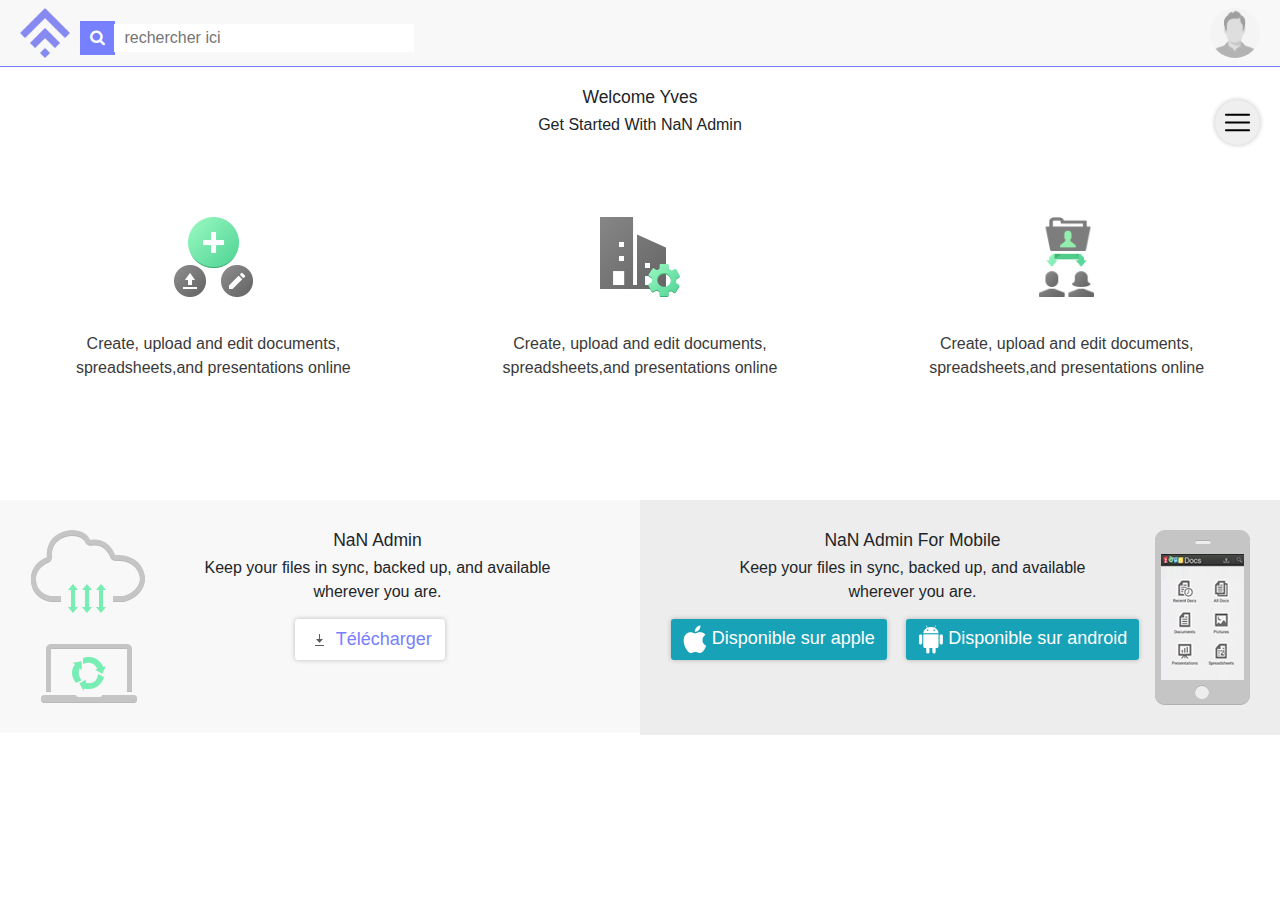
==== index.html @ 289345d4 "all files page" ====
<!DOCTYPE html>
<html lang="en">
<head>
    <meta charset="UTF-8">
    <meta name="viewport" content="width=device-width, initial-scale=1.0">
    <meta http-equiv="X-UA-Compatible" content="ie=edge">
    
    <!--***CSS ressources***-->
    <link rel="stylesheet" href="https://stackpath.bootstrapcdn.com/font-awesome/4.7.0/css/font-awesome.min.css">
    <link rel="stylesheet" href="ressources/css/bootstrap.min.css">
    <link rel="stylesheet" href="ressources/css/style.css">

    <!--***favIcons***-->
    <link rel="apple-touch-icon" sizes="57x57" href="ressources/images/favicons.ico/apple-icon-57x57.png">
    <link rel="apple-touch-icon" sizes="60x60" href="ressources/images/favicons.ico//apple-icon-60x60.png">
    <link rel="apple-touch-icon" sizes="72x72" href="ressources/images/favicons.ico//apple-icon-72x72.png">
    <link rel="apple-touch-icon" sizes="76x76" href="ressources/images/favicons.ico//apple-icon-76x76.png">
    <link rel="apple-touch-icon" sizes="114x114" href="ressources/images/favicons.ico//apple-icon-114x114.png">
    <link rel="apple-touch-icon" sizes="120x120" href="ressources/images/favicons.ico//apple-icon-120x120.png">
    <link rel="apple-touch-icon" sizes="144x144" href="ressources/images/favicons.ico//apple-icon-144x144.png">
    <link rel="apple-touch-icon" sizes="152x152" href="ressources/images/favicons.ico//apple-icon-152x152.png">
    <link rel="apple-touch-icon" sizes="180x180" href="ressources/images/favicons.ico//apple-icon-180x180.png">
    <link rel="icon" type="image/png" sizes="192x192"  href="ressources/images/favicons.ico//android-icon-192x192.png">
    <link rel="icon" type="image/png" sizes="32x32" href="ressources/images/favicons.ico//favicon-32x32.png">
    <link rel="icon" type="image/png" sizes="96x96" href="ressources/images/favicons.ico//favicon-96x96.png">
    <link rel="icon" type="image/png" sizes="16x16" href="ressources/images/favicons.ico//favicon-16x16.png">
    <link rel="manifest" href="ressources/images/favicons.ico//manifest.json">
    <meta name="msapplication-TileColor" content="#ffffff">
    <meta name="msapplication-TileImage" content="images/favicons.ico/ms-icon-144x144.png">
    <meta name="theme-color" content="#ffffff">
    <title>Dashbord NaN</title>
</head>
<body>
    <nav class="nav">
        <a href="index.html">
            <img  src="ressources/images/logo-nan.png" alt="nan-logo">
        </a>
        <div class="center-elmt mt-3">
            <form action="">
                <button class="btn-search">
                    <i class="fa fa-search" aria-hidden="true"></i>
                </button>
                <input type="text" placeholder="rechercher ici">
            </form>
        </div>
        <img class="img-profil" src="ressources/images/photo.png" alt="profil">
    </nav>
    <section class="main-content">
        <!--*
            sidebar*
        -->
        <button class="sidebar-control">
            <img src="ressources/images/menu.svg" alt="menu">
        </button>
        <div class="sidebar">
            <a href="#">
                <button class="create-btn">Créer</button>
            </a>
            <a href="#">
                <button class="load-btn">Charger</button>
            </a>
            <div class="sidebar-text_content">
                <ul>
                    <li>
                        <a href="all-files.html">Tout les fichiers</a>
                    </li>
                    <li>
                        <a href="#">Favoris</a>
                    </li>
                    <li>
                        <a href="#">Dossiers</a>
                    </li>
                    <li>
                        <a href="#">Partagé avec moi</a>
                    </li>
                </ul>
            </div>
            <div class="sidebar-text_moreContent">
                <a href="#">
                    <i class="fa fa-trash" aria-hidden="true"></i> Corbeille
                </a>
            </div>
        </div>
        <!--*
            end sidebar
        *-->
        <div class="content">
            <div class="container">
                <h3>Welcome Yves</h3>
                <p>Get Started With NaN Admin</p>
                <div class="box-actions">
                    <div class="row">
                        <div class="col-xs-12 col-sm-6 col-md-4 col-lg-4 col-xl-4">
                            <a href="#">
                                <div class="func-card">
                                    <div style="background: url('ressources/images/icon_createandedit.png') center no-repeat;background-size: contain;height:80px"></div>
                                    <p>Create, upload and edit documents, spreadsheets,and presentations online</p>
                                </div>
                            </a>
                        </div>
                        <div class="col-xs-12 col-sm-6 col-md-4 col-lg-4 col-xl-4">
                            <a href="#">
                                <div class="func-card">
                                    <div style="background: url('ressources/images/icon_setuporg.png') center no-repeat;background-size: contain;height:80px"></div>
                                    <p>Create, upload and edit documents, spreadsheets,and presentations online</p>
                                </div>
                            </a>
                        </div>
                        <div class="col-xs-12 col-sm-6 col-md-4 col-lg-4 col-xl-4">
                            <a href="#">
                                <div class="func-card">
                                    <div style="background: url('ressources/images/icon_sharefolder_collab.png') center no-repeat;background-size: contain;height:80px"></div>
                                    <p>Create, upload and edit documents, spreadsheets,and presentations online</p>
                                </div>
                            </a>
                        </div>
                    </div>
                </div>
                <div class="box-more__info">
                    <div class="row">
                        <div class="col-xs-12 col-sm-6 col-md-6 col-lg-6 col-xl-6 none">
                            <div class="left-box">
                                <div class="ltf-box_one">
                                    <img  class="img-fluid" src="ressources/images/img_zohodocssync.png" alt="">
                                </div>
                                <div class="lft-box_two">
                                    <h3>NaN Admin</h3>
                                    <p>Keep your files in sync, backed up, and available wherever you are.</p>
                                    <a href="#">
                                        <button>
                                            <img class="img-fluid" src="ressources/images/icon_downloaddrive.png" alt="">
                                            Télécharger
                                        </button>
                                    </a>
                                </div>
                            </div>
                        </div>
                        <div class="col-xs-12 col-sm-6 col-md-6 col-lg-6 col-xl-6 none">
                            <div class="right-box">
                                <div class="lft-box_two">
                                    <h3>NaN Admin For Mobile</h3>
                                    <p>Keep your files in sync, backed up, and available wherever you are.</p>
                                    <a href="#">
                                        <button>
                                            <img class="img-fluid" src="ressources/images/icon_downloadapple.png" alt="icon-apple">
                                            Disponible sur apple
                                        </button>
                                    </a>
                                    <a href="#">
                                        <button>
                                            <img class="img-fluid" src="ressources/images/icon_downloadandroid.png" alt="icon-android">
                                            Disponible sur android
                                        </button>
                                    </a>
                                </div>
                                <div class="ltf-box_one">
                                    <img  class="img-fluid" src="ressources/images/img_docsformobile.png" alt="icon-mobile">
                                </div>
                            </div>
                        </div>
                    </div>
                </div>
            </div>
        </div>
    </section>


    <!--***JS ressources***-->
    <script src="ressources/js/jquery.js"></script>
    <script src="ressources/js/bootstrap.min.js"></script>
    <script src="ressources/js/main.js"></script>
</body>
</html>
---- ressources/css/style.css ----
/************->VARIABLES*********<-*/
:root {
    --color-white:#fff;
    --white-fade:#f9f8f8;
    --white-dark:#ededed;   
    --color-purple: #7780fe;
    --color-dark: #3a3a3a;
    --color-green-light: #17a2b8;
    --color-grey-light: rgb(228, 232, 238);
    --color-min-grey: rgb(181, 201, 230);
    --color-grey-fade: #b5b5b5;
    --color-green-fade: #c7efe566;
    --color-red: rgb(236, 17, 17);
    --default-transition: all .2s;
    --default-shadow : 0 0 5px rgba(0, 0, 0, 0.247);

}
/*------------------------------------*/


/************->FONTS*********<-*/
/*------------------------------------*/

/************->GENERAL*********<-*/

*{
    margin: 0;
    padding: 0;
    box-sizing: inherit;
}

html{
    font-size: 62.5%;
}

body{
    box-sizing: border-box;
    font-size: 1.6rem;
}

ul li{
    list-style: none;
    display: inline-block;
}

a{
    text-decoration: none;
}

a:hover{
    text-decoration: none;
}

.none{
    margin: 0;
    padding: 0;
}

.center-elmt{
    display: flex;
    justify-content: center;
    align-items: center;
}

/*------------------------------------*/

/***INDEX PAGE****/

.nav{
    background: var(--white-fade);
    padding: .8rem 2rem;
    border-bottom: 1px solid var(--color-purple);
    position: relative;
    z-index: 1000;
}

.nav img:first-child , .img-profil{
    height: 5rem;
    width: 5rem;
    margin-right: 1rem;
}

.img-profil{
    position: absolute;
    right: 1rem;
    border-radius: 50%;
}

.btn-search{
    height: 100%;
    cursor: pointer;
    margin-right: -.5rem;
    padding: .5rem 1rem;
    border:none;
    background: var(--color-purple);
}

.btn-search > i{
    color: var(--color-white);
}

.btn-search + input{
    height: 100%;
    width:30rem;
    padding: .5rem 1rem;
    border:none;
    outline:none;
}

.main-content{
    height: 100%;
}

.sidebar{
    padding-top:7rem;
    width: 30rem;
    height: 100vh;
    position: fixed;
    top: 0;
    background: var(--color-purple);
    padding: 8rem .7rem .7rem .7rem;
    display: none;
    z-index: 500;
}

.sidebar-control{
    cursor: pointer;
    height: 4.5rem;
    width: 4.5rem;
    position: absolute;
    right: 2rem;
    top: 10rem;
    padding: 1rem;
    border: none;
    border-radius: 50%;
    box-shadow: var(--default-shadow);
    transition: var(--default-transition);
}

.sidebar-control:focus{
    outline: none;
}

.sidebar a .create-btn, .sidebar a .load-btn,.lft-box_two button{
    cursor: pointer;
    border: 1px solid var(--color-white);
    border-radius: 3px;
    font-size: 1.8rem;
    padding: .6rem 1.2rem;
    margin-right:1.5rem;
    margin-bottom: 1rem;
    background: var(--color-white);
    transition: var(--default-transition);
    color: var(--color-purple);
    box-shadow: var(--default-shadow);
}

.sidebar a .create-btn:hover, .sidebar a .load-btn:hover,.lft-box_two button:hover{
    background: var(--color-green-light);
    border: 1px solid var(--color-green-light);
    color: var(--color-white);
}

.sidebar-text_content{
    margin-top: 2rem;
}

.sidebar-text_content ul li{
    display: block;
    margin-bottom: 1.2rem;
    transition: var(--default-transition);
}

.sidebar-text_content ul li:hover{
    transform: translateX(2%);
}

.sidebar-text_content a, .sidebar-text_moreContent a{
    font-size: 1.8rem;
    color: var(--color-white);
}

.sidebar-text_moreContent  a{
    display: block;
    position: absolute;
    bottom: 2rem;
}

.content{
    padding: 2rem 0;
}

.content h3, .content p{
    text-align: center;
}

.box-actions{
    margin-top: 3rem;
    padding-top: 3rem;
    text-align: center;
}

.box-actions a{
    color: var(--color-dark);
}

.box-actions .func-card{
    position: relative;
    padding: 2rem;
    z-index: 2;
}

.box-actions .func-card::after{
    z-index: 1;
    content: '';
    position: absolute;
    top: 0;
    bottom: 0;
    left: 0;
    right: 0;
    border: 1px solid var(--color-green-light);
    border-radius: 7px;
    visibility: hidden;
    opacity: 0;
    transition: var(--default-transition);
}

.box-actions .func-card:hover::after{
    visibility: visible;
    opacity: 1;
    transform: scale(0.9);
    z-index: 1;
}

.box-actions .func-card p{
    width: 80%;
    margin: 3.5rem auto 2rem;
}

.box-more__info{
    margin-top: 4rem;
    padding-top: 4rem;
}

.box-more__info .left-box,.box-more__info .right-box{
    background: var(--white-fade);
    padding: 3rem;
    display: flex;
}

.box-more__info .right-box{
    background: var(--white-dark);
}

.box-more__info .right-box button{
    background: var(--color-green-light);
    border: none;
    color: var(--color-white);
    transition: var(--default-transition);
}

.box-more__info .right-box button:hover{
    background: var(--color-purple);
}

.lft-box_one, .lft-box_two{
    flex: 1;
    text-align: center;
}

.lft-box_two p{
    width: 80%;
    text-align: center;
    margin: 0 auto;
}

.lft-box_two button{
    margin-top: 1.5rem;
}

/***ALL-FILES PAGE****/

.all-files{
    margin-top:5rem;
}

.all-files h3{
    margin-bottom: 2rem;
}

.all-files p{
    width: 80%;
    margin: 0 auto;
}

.all-files .modal-header{
    background: var(--white-fade);
}

.btn-act, .btn-agree,.btn-desagree{
    cursor: pointer;
    font-size: 1.3rem;
    border: none;
    border-radius: 3px;
    padding: .5rem 1rem;
    color: var(--color-white);
    box-shadow: var(--default-shadow);
}

.btn-act:focus{
    outline-color: var(--color-purple);
}

.btn-act{
    background: var(--color-red);
}

.btn-agree{
    background: var(--color-green-light);
}

.btn-desagree{
    border: 1px solid var(--color-green-light);
    background: var(--color-white);
    color: var(--color-green-light);

}
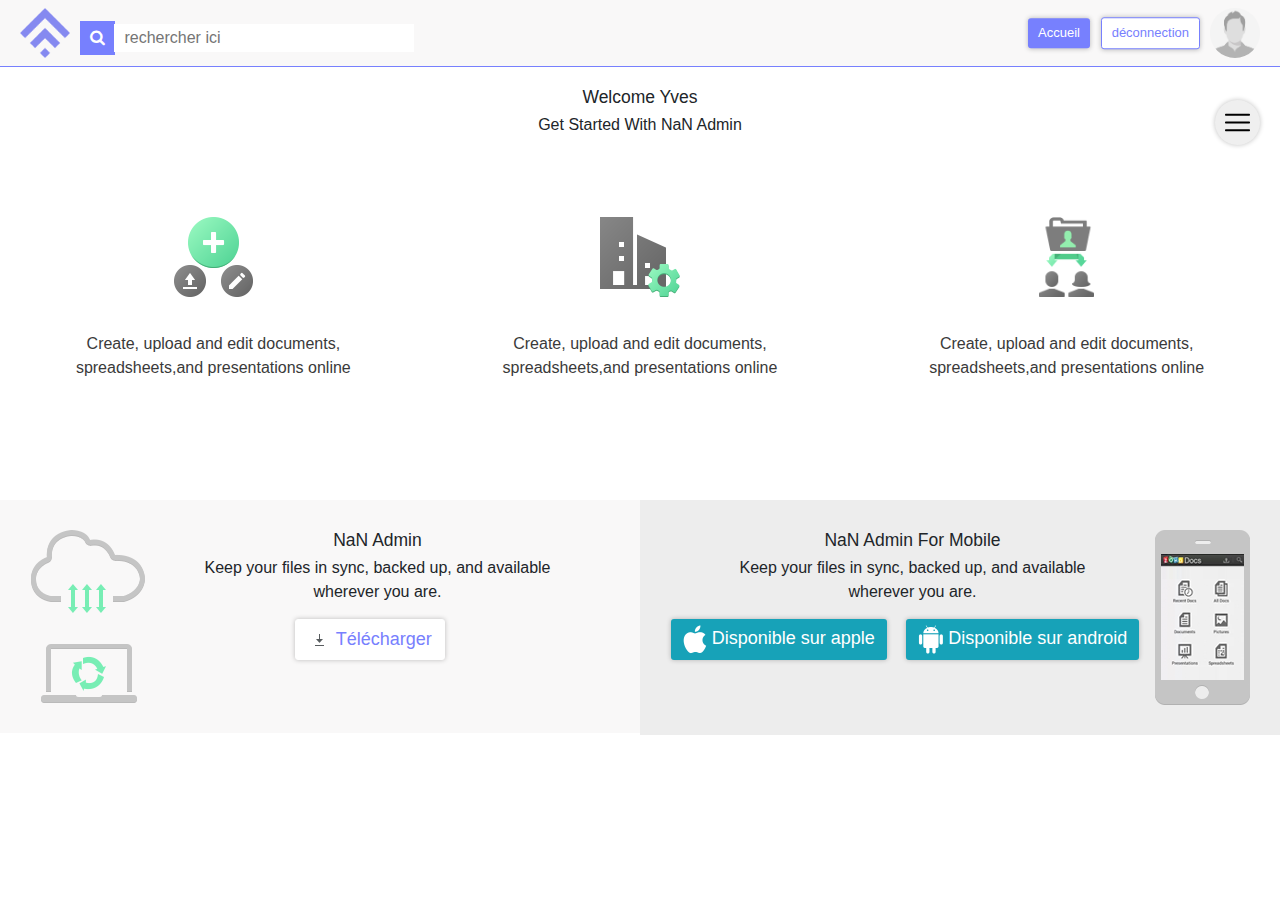
==== commit 84b8183e: "navbar" ====
--- a/index.html
+++ b/index.html
@@ -43,6 +43,14 @@
                 <input type="text" placeholder="rechercher ici">
             </form>
         </div>
+        <a href="index.html">
+            <button class="welcome-btn">Accueil</button>
+        </a>
+        <a href="#">
+            <button class="disconnect-btn">
+                déconnection
+            </button>
+        </a> 
         <img class="img-profil" src="ressources/images/photo.png" alt="profil">
     </nav>
     <section class="main-content">
@@ -54,29 +62,55 @@
         </button>
         <div class="sidebar">
             <a href="#">
-                <button class="create-btn">Créer</button>
+                <button class="create-btn">
+                    Créer
+                </button>
             </a>
-            <a href="#">
-                <button class="load-btn">Charger</button>
-            </a>
+            <!--upload file-->
+            <button type="button" class="load-btn" data-toggle="modal" data-target="#exampleModalCenter">
+                <i class="fa fa-download" aria-hidden="true"></i>
+                Upload 
+            </button>
+            <!-- Modal -->
+            <div class="modal fade" id="exampleModalCenter" tabindex="-1" role="dialog" aria-labelledby="exampleModalCenterTitle" aria-hidden="true">
+                <div class="modal-dialog modal-dialog-centered" role="document">
+                <div class="modal-content">
+                    <div class="modal-header">
+                        <h5 class="modal-title" id="exampleModalCenterTitle">Upload de fichier</h5>
+                        <button type="button" class="close" data-dismiss="modal" aria-label="Close">
+                            <span aria-hidden="true">&times;</span>
+                        </button>
+                    </div>
+                    <!--form upload-->
+                    <form action="">
+                        <div class="modal-body">
+                            <input type="file" name="" id="">
+                        </div>
+                        <div class="modal-footer lft-box_two">
+                            <button type="submit">Charger</button>
+                        </div>
+                    </form>
+                </div>
+                </div>
+            </div>
             <div class="sidebar-text_content">
                 <ul>
                     <li>
                         <a href="all-files.html">Tout les fichiers</a>
                     </li>
-                    <li>
+                    <!-- <li>
                         <a href="#">Favoris</a>
-                    </li>
+                    </li> -->
                     <li>
                         <a href="#">Dossiers</a>
                     </li>
-                    <li>
+                    <!-- <li>
                         <a href="#">Partagé avec moi</a>
-                    </li>
+                    </li> -->
                 </ul>
             </div>
             <div class="sidebar-text_moreContent">
-                <a href="#">
+                <a href="corbeille.html">
                     <i class="fa fa-trash" aria-hidden="true"></i> Corbeille
                 </a>
             </div>
--- a/ressources/css/style.css
+++ b/ressources/css/style.css
@@ -13,6 +13,7 @@
     --color-red: rgb(236, 17, 17);
     --default-transition: all .2s;
     --default-shadow : 0 0 5px rgba(0, 0, 0, 0.247);
+    --color-orange: rgb(233, 96, 4);
 
 }
 /*------------------------------------*/
@@ -60,6 +61,10 @@
     display: flex;
     justify-content: center;
     align-items: center;
+}
+
+.modal-backdrop{
+    z-index: 2;
 }
 
 /*------------------------------------*/
@@ -80,10 +85,27 @@
     margin-right: 1rem;
 }
 
+.img-profil,.welcome-btn,.disconnect-btn{
+    position: absolute;
+    top: 50%;
+    transform: translateY(-50%);
+}
+
 .img-profil{
-    position: absolute;
     right: 1rem;
     border-radius: 50%;
+}
+
+.welcome-btn{
+    right: 19rem;
+    background: var(--color-purple);
+}
+
+.disconnect-btn{
+    right: 8rem;
+    background: var(--color-white);
+    color: var(--color-purple) !important;
+    border: 1px solid var(--color-purple) !important;
 }
 
 .btn-search{
@@ -141,7 +163,7 @@
     outline: none;
 }
 
-.sidebar a .create-btn, .sidebar a .load-btn,.lft-box_two button{
+.sidebar a .create-btn, .sidebar .load-btn,.lft-box_two button{
     cursor: pointer;
     border: 1px solid var(--color-white);
     border-radius: 3px;
@@ -155,7 +177,7 @@
     box-shadow: var(--default-shadow);
 }
 
-.sidebar a .create-btn:hover, .sidebar a .load-btn:hover,.lft-box_two button:hover{
+.sidebar a .create-btn:hover, .sidebar .load-btn:hover,.lft-box_two button:hover{
     background: var(--color-green-light);
     border: 1px solid var(--color-green-light);
     color: var(--color-white);
@@ -289,15 +311,15 @@
 }
 
 .all-files p{
-    width: 80%;
-    margin: 0 auto;
+    width: 60%;
+    margin: 4rem auto;
 }
 
 .all-files .modal-header{
     background: var(--white-fade);
 }
 
-.btn-act, .btn-agree,.btn-desagree{
+.btn-act, .btn-agree,.btn-desagree,.btn-download,.btn-save,.welcome-btn,.disconnect-btn{
     cursor: pointer;
     font-size: 1.3rem;
     border: none;
@@ -323,7 +345,12 @@
     border: 1px solid var(--color-green-light);
     background: var(--color-white);
     color: var(--color-green-light);
-
-}
-
-
+}
+
+.btn-download{
+    background: var(--color-purple);
+}
+
+.btn-save{
+    background: var(--color-orange);
+}
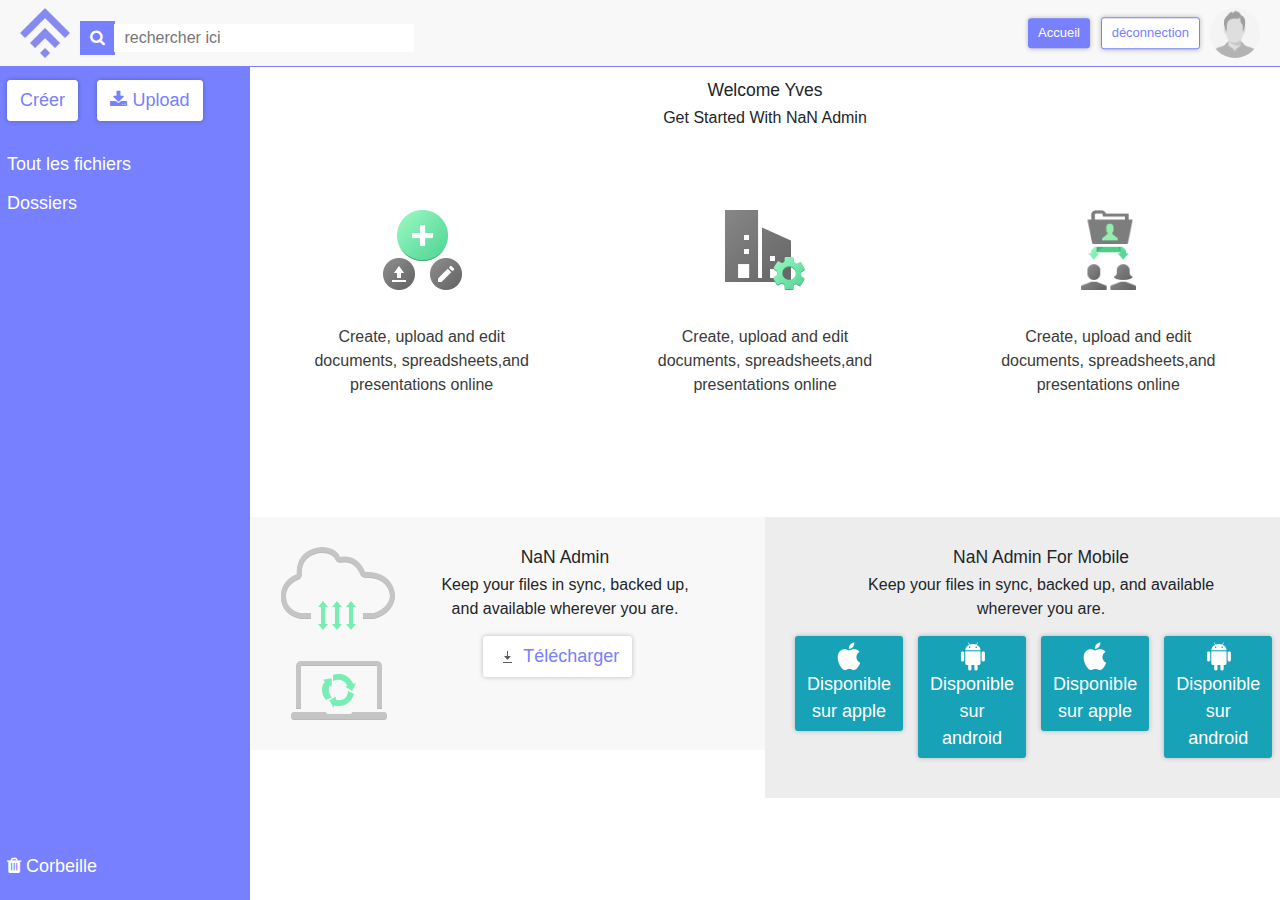
==== commit 584f1e24: "modifications" ====
--- a/index.html
+++ b/index.html
@@ -57,9 +57,9 @@
         <!--*
             sidebar*
         -->
-        <button class="sidebar-control">
+        <!-- <button class="sidebar-control">
             <img src="ressources/images/menu.svg" alt="menu">
-        </button>
+        </button> -->
         <div class="sidebar">
             <a href="#">
                 <button class="create-btn">
@@ -174,7 +174,19 @@
                                 <div class="lft-box_two">
                                     <h3>NaN Admin For Mobile</h3>
                                     <p>Keep your files in sync, backed up, and available wherever you are.</p>
-                                    <a href="#">
+                                    <div class="d-flex">
+                                        <a href="#">
+                                            <button>
+                                                <img class="img-fluid" src="ressources/images/icon_downloadapple.png" alt="icon-apple">
+                                                Disponible sur apple
+                                            </button>
+                                        </a>
+                                        <a href="#">
+                                            <button>
+                                                <img class="img-fluid" src="ressources/images/icon_downloadandroid.png" alt="icon-android">
+                                                Disponible sur android
+                                            </button>
+                                        </a><a href="#">
                                         <button>
                                             <img class="img-fluid" src="ressources/images/icon_downloadapple.png" alt="icon-apple">
                                             Disponible sur apple
@@ -186,6 +198,7 @@
                                             Disponible sur android
                                         </button>
                                     </a>
+                                    </div>
                                 </div>
                                 <div class="ltf-box_one">
                                     <img  class="img-fluid" src="ressources/images/img_docsformobile.png" alt="icon-mobile">
--- a/ressources/css/style.css
+++ b/ressources/css/style.css
@@ -72,10 +72,11 @@
 /***INDEX PAGE****/
 
 .nav{
+    position: fixed;
+    width: 100%;
     background: var(--white-fade);
     padding: .8rem 2rem;
     border-bottom: 1px solid var(--color-purple);
-    position: relative;
     z-index: 1000;
 }
 
@@ -135,13 +136,12 @@
 
 .sidebar{
     padding-top:7rem;
-    width: 30rem;
+    width: 25rem;
     height: 100vh;
     position: fixed;
     top: 0;
     background: var(--color-purple);
     padding: 8rem .7rem .7rem .7rem;
-    display: none;
     z-index: 500;
 }
 
@@ -209,7 +209,8 @@
 }
 
 .content{
-    padding: 2rem 0;
+    padding: 8rem 0 0 25rem;
+    /* padding-left:25rem; */
 }
 
 .content h3, .content p{
@@ -302,9 +303,9 @@
 
 /***ALL-FILES PAGE****/
 
-.all-files{
+/* .all-files{
     margin-top:5rem;
-}
+} */
 
 .all-files h3{
     margin-bottom: 2rem;
@@ -317,6 +318,29 @@
 
 .all-files .modal-header{
     background: var(--white-fade);
+}
+
+#main-table{
+    width: 100% !important;
+}
+
+#main-table tbody tr td a{
+    color: var(--color-dark);
+    transition: var(--default-transition);
+}
+
+#main-table tbody tr td a:hover{
+    color: var(--color-green-light);
+}
+
+.favorite{
+    color: var(--color-grey-fade) !important;
+    transition: var(--default-transition) !important;
+    margin-right: 1.5rem;
+}
+
+.favorite:hover{
+    color: var(--color-purple) !important;
 }
 
 .btn-act, .btn-agree,.btn-desagree,.btn-download,.btn-save,.welcome-btn,.disconnect-btn{
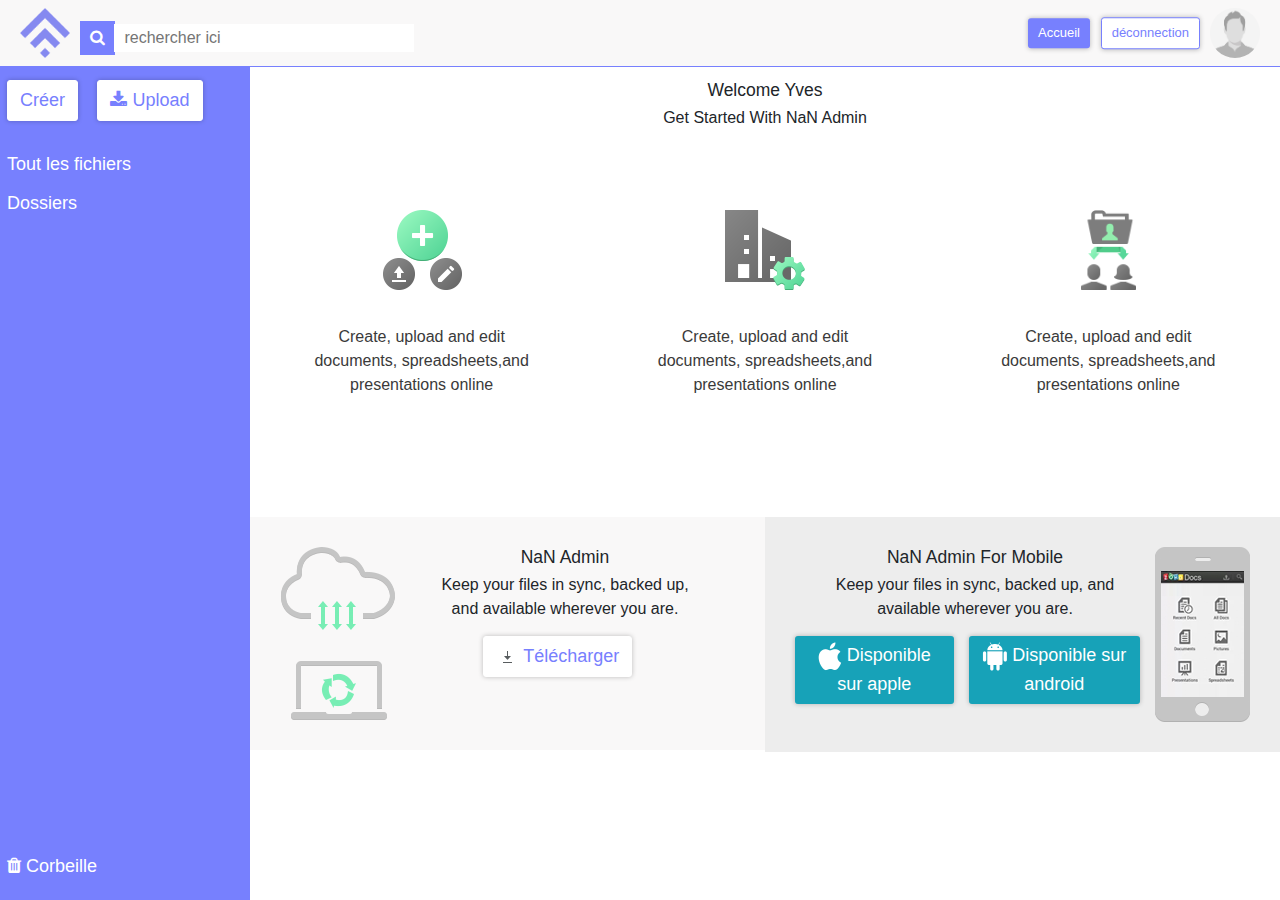
==== commit 852731f8: "modifications2" ====
--- a/index.html
+++ b/index.html
@@ -186,18 +186,7 @@
                                                 <img class="img-fluid" src="ressources/images/icon_downloadandroid.png" alt="icon-android">
                                                 Disponible sur android
                                             </button>
-                                        </a><a href="#">
-                                        <button>
-                                            <img class="img-fluid" src="ressources/images/icon_downloadapple.png" alt="icon-apple">
-                                            Disponible sur apple
-                                        </button>
-                                    </a>
-                                    <a href="#">
-                                        <button>
-                                            <img class="img-fluid" src="ressources/images/icon_downloadandroid.png" alt="icon-android">
-                                            Disponible sur android
-                                        </button>
-                                    </a>
+                                        </a>
                                     </div>
                                 </div>
                                 <div class="ltf-box_one">
--- a/ressources/css/style.css
+++ b/ressources/css/style.css
@@ -307,13 +307,12 @@
     margin-top:5rem;
 } */
 
-.all-files h3{
-    margin-bottom: 2rem;
-}
-
-.all-files p{
-    width: 60%;
-    margin: 4rem auto;
+.all-files .num-items{
+    padding-right: 1rem;
+}
+
+.all-files .num-items p{
+    text-align: right;
 }
 
 .all-files .modal-header{
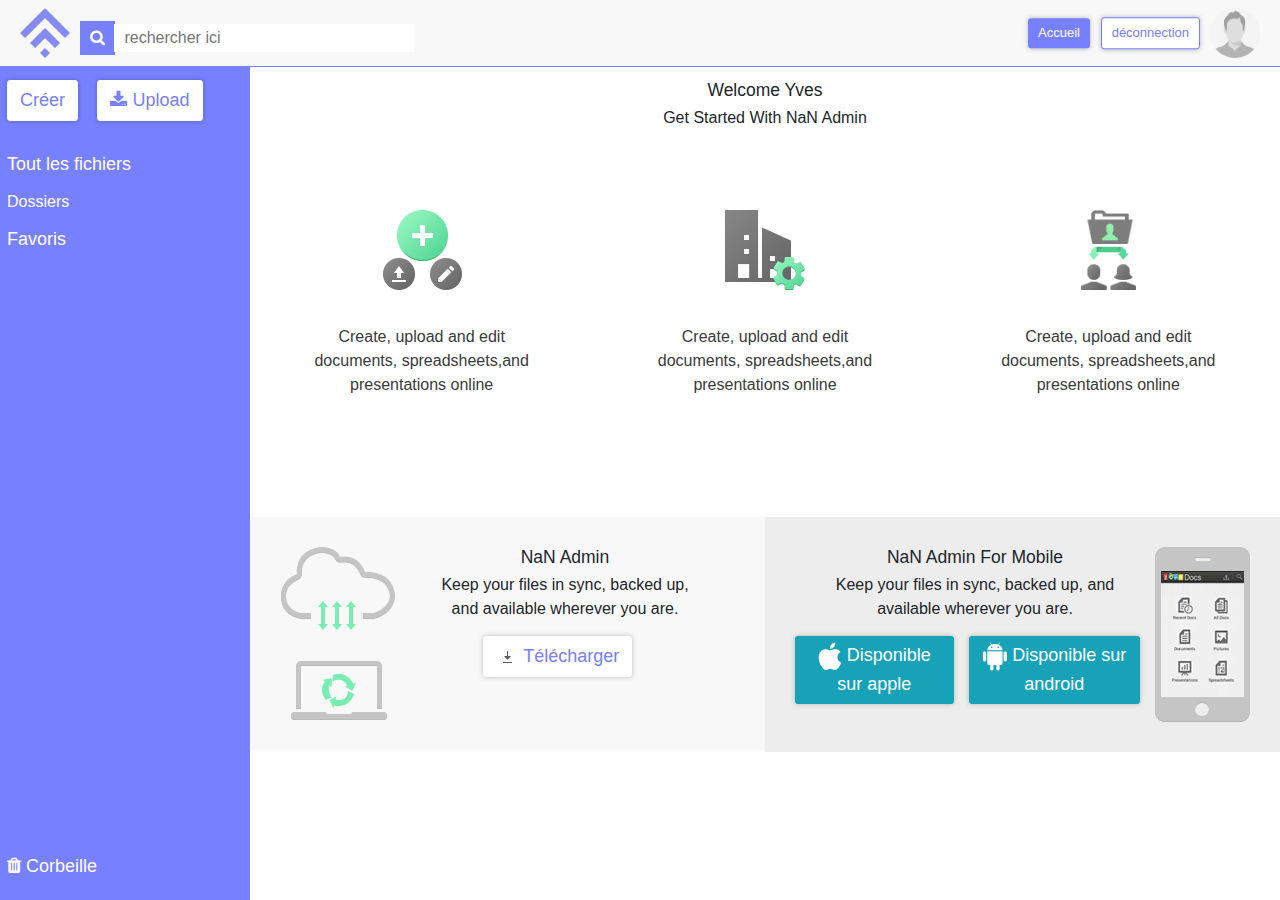
==== commit c41d24a9: "modification4" ====
--- a/index.html
+++ b/index.html
@@ -98,11 +98,27 @@
                     <li>
                         <a href="all-files.html">Tout les fichiers</a>
                     </li>
-                    <!-- <li>
-                        <a href="#">Favoris</a>
-                    </li> -->
                     <li>
-                        <a href="#">Dossiers</a>
+                        <button data-toggle="collapse" data-target="#collapseOne" aria-expanded="true" aria-controls="collapseOne">Dossiers</button>
+                        <div id="collapseOne" class="collapse" aria-labelledby="headingOne" data-parent="#accordionExample">
+                            <div class="card-body">
+                                <a href="#">
+                                    <p>
+                                        <i class="fa fa-folder-open" aria-hidden="true"></i>
+                                        folder 1
+                                    </p>
+                                </a>
+                                <a href="#">
+                                    <p>
+                                        <i class="fa fa-folder-open" aria-hidden="true"></i>
+                                        folder 1
+                                    </p>
+                                </a>
+                            </div>
+                        </div>
+                    </li>
+                    <li>
+                        <a href="favorite.html">Favoris</a>
                     </li>
                     <!-- <li>
                         <a href="#">Partagé avec moi</a>
--- a/ressources/css/style.css
+++ b/ressources/css/style.css
@@ -145,7 +145,7 @@
     z-index: 500;
 }
 
-.sidebar-control{
+/* .sidebar-control{
     cursor: pointer;
     height: 4.5rem;
     width: 4.5rem;
@@ -161,7 +161,7 @@
 
 .sidebar-control:focus{
     outline: none;
-}
+} */
 
 .sidebar a .create-btn, .sidebar .load-btn,.lft-box_two button{
     cursor: pointer;
@@ -190,11 +190,13 @@
 .sidebar-text_content ul li{
     display: block;
     margin-bottom: 1.2rem;
-    transition: var(--default-transition);
-}
-
-.sidebar-text_content ul li:hover{
-    transform: translateX(2%);
+}
+
+.sidebar-text_content ul li button{
+    border: none;
+    background: transparent;
+    color: var(--color-white);
+    cursor: pointer;
 }
 
 .sidebar-text_content a, .sidebar-text_moreContent a{
